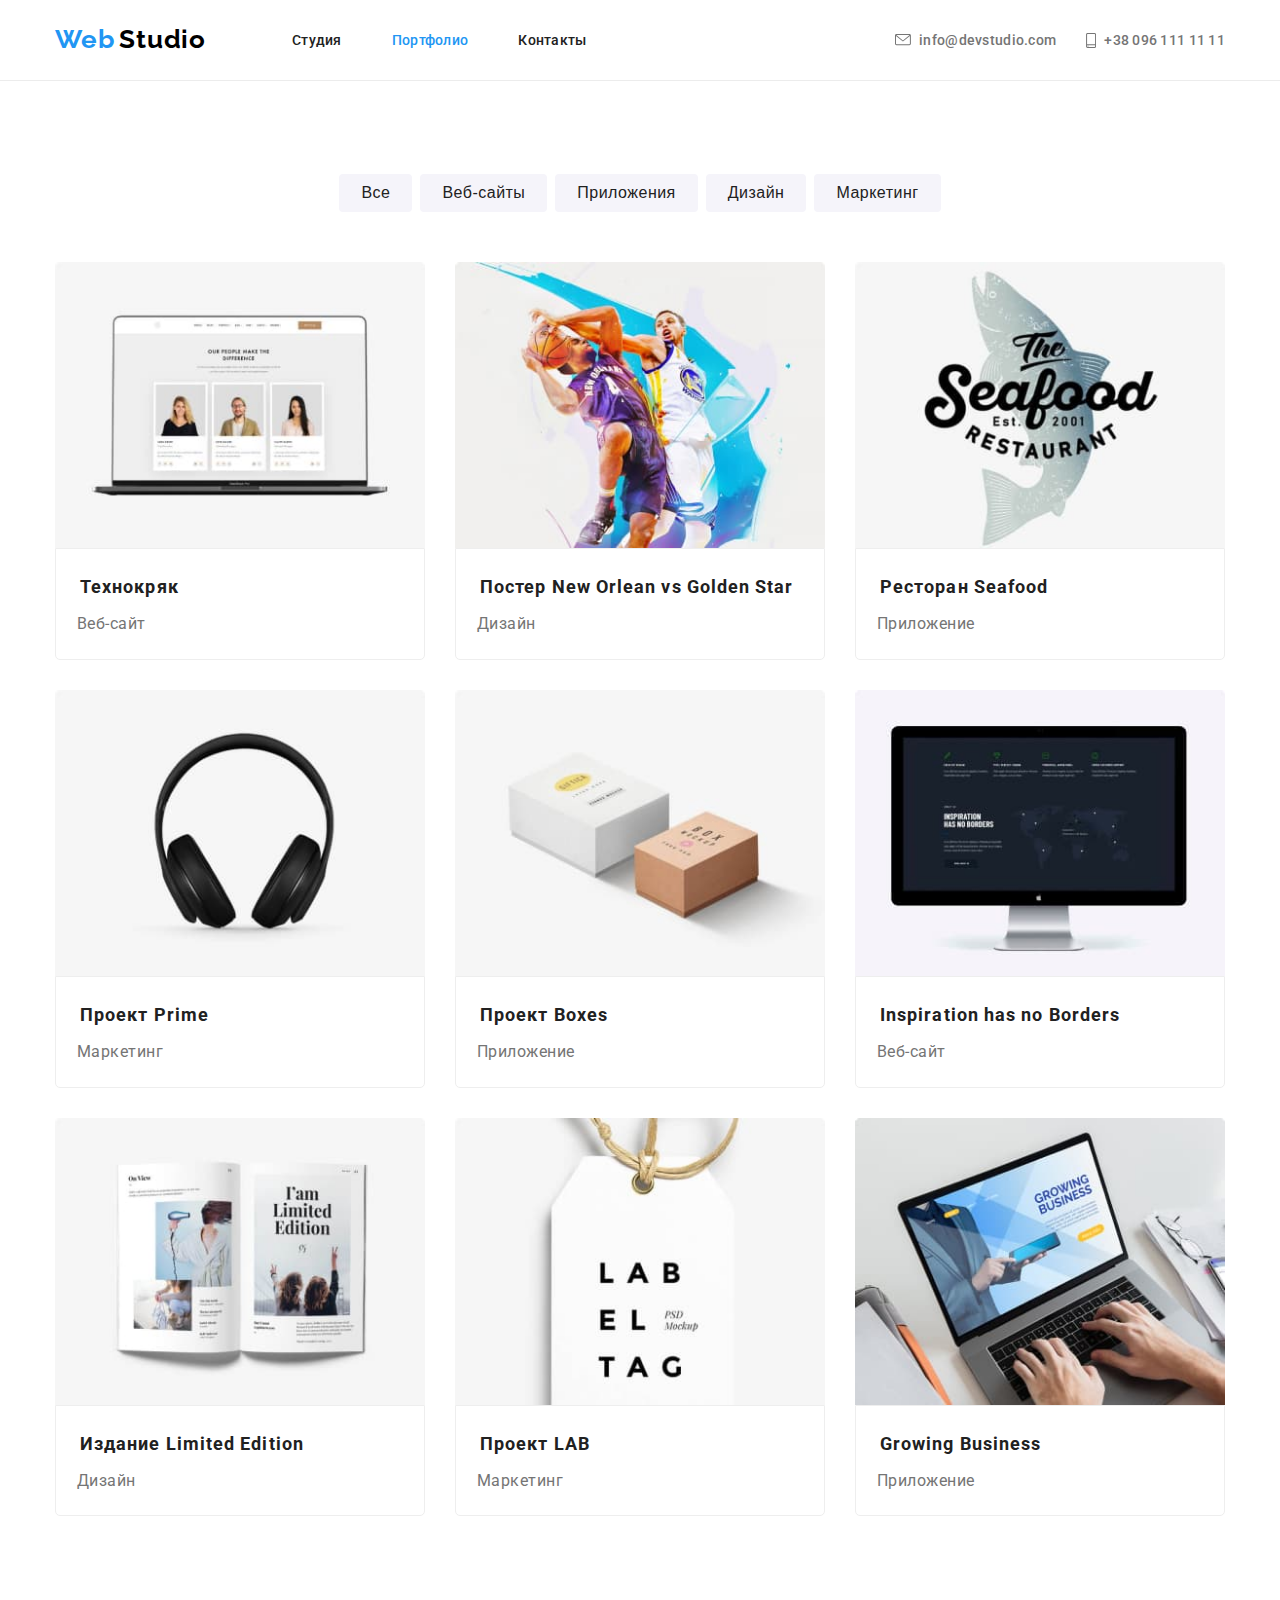
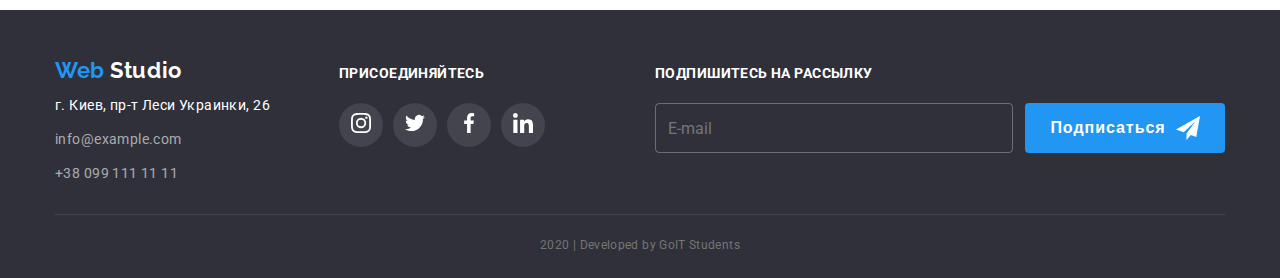
==== portfolio.html @ 0f05ea8f "Добавляет клон дз4" ====
<!DOCTYPE html>
<html lang="ru">
<head>
    <meta charset="UTF-8">
    <meta name="viewport" content="width=device-width, initial-scale=1.0">
    <title>Портфолио</title>
    <link href="https://fonts.googleapis.com/css2?family=Raleway:wght@700&family=Roboto:wght@400;500;700;900&display=swap" rel="stylesheet">
    <link rel="stylesheet" href="./css/portfolio.css">
</head>
<body>
     <!--Шапка-->
     <header>
        <nav class="container main-nav">
        <a href="./index.html" class="logo"><span class="web-logo">Web</span>Studio</a>
        <ul class="site-nav list">
            <li class="item"><a href="./index.html" class="link">Студия</a></li>
            <li class="item"><a href="./portfolio.html" class="link current">Портфолио</a></li>
            <li class="item"><a href="" class="link">Контакты</a></li>
        </ul>
        <ul class="contacts-nav list">
            <li class="item envelope">
                <a href="mailto:info@devstudio.com" class="link">
                <svg class="icon-envelope">
                   <use href="./img/sprite.svg#icon-envelope"></use> 
                </svg>
                info@devstudio.com
            </a>
        </li>
            <li class="item phone">
                <a href="tel:+380961111111" class="link">
                <svg class="icon-phone">
                    <use href="./img/sprite.svg#icon-phone"></use>
                </svg>
                +38 096 111 11 11
            </a>
        </li>
        </ul>
        </nav>
    </header>
    <!-- Портфолио -->
    <main>
        <section class="portfolio">
            <div class="container">
            <h1 class="main-title">Наши работы</h1>
            <ul class="nav-menu list">
                <li class="item"><button type="button" class="button">Все</button></li>
                <li class="item"><button type="button" class="button">Веб-сайты</button></li>
                <li class="item"><button type="button" class="button">Приложения</button></li>
                <li class="item"><button type="button" class="button">Дизайн</button></li>
                <li class="item"><button type="button" class="button">Маркетинг</button></li>
            </ul>
            <ul class="project list">
                <li class="item">
                    <a href="">
                    <img src="./img/portfolio/work-1.jpg" alt="Технокряк" width="370">
                    <div class="main-project-description">
                        <h2 class="project-name">Технокряк</h2>                  
                        <p class="project-type">Веб-сайт</p>
                        <p class="description">Технокряк это современная площадка распространения коронавируса. Компании используют
                            эту платформу для цифрового шпионажа и атак на защищённые сервера конкурентов.</p>
                    </div>
                </a>
                </li>
                <li class="item">
                    <img src="./img/portfolio/work-0.jpg" alt="Постер баскетбол" width="370">
                    <div class="main-project-description">
                        <h2 class="project-name">Постер New Orlean vs Golden Star</h2>                  
                        <p class="project-type">Дизайн</p>
                        <p class="description">Lorem ipsum dolor sit, amet consectetur adipisicing elit. 
                            Dolores saepe voluptate, eaque sit fugit sapiente aliquid praesentium maiores.</p>
                    </div>
                </li>
                <li class="item">
                    <img src="./img/portfolio/work-2.jpg" alt="Эмблема ресторана" width="370">
                    <div class="main-project-description">
                        <h2 class="project-name">Ресторан Seafood</h2>                  
                        <p class="project-type">Приложение</p>
                        <p class="description">Lorem ipsum dolor sit, amet consectetur adipisicing elit. 
                            Dolores saepe voluptate, eaque sit fugit sapiente aliquid praesentium maiores.</p>
                    </div>
                </li>
                <li class="item">
                    <img src="./img/portfolio/work-3.jpg" alt="Фото наушников" width="370">
                    <div class="main-project-description">
                        <h2 class="project-name">Проект Prime</h2>                  
                        <p class="project-type">Маркетинг</p>
                        <p class="description">Lorem ipsum dolor sit, amet consectetur adipisicing elit. 
                        Dolores saepe voluptate, eaque sit fugit sapiente aliquid praesentium maiores.</p>
                    </div>
                </li>
                <li class="item">
                    <img src="./img/portfolio/work-4.jpg" alt="Фото коробок" width="370">
                    <div class="main-project-description">
                        <h2 class="project-name">Проект Boxes</h2>                  
                        <p class="project-type">Приложение</p>
                        <p class="description">Lorem ipsum dolor sit, amet consectetur adipisicing elit. 
                        Dolores saepe voluptate, eaque sit fugit sapiente aliquid praesentium maiores.</p>
                    </div>
                </li>
                <li class="item">
                    <img src="./img/portfolio/work-5.jpg" alt="Фото монитора" width="370">
                    <div class="main-project-description">
                        <h2 class="project-name">Inspiration has no Borders</h2>                  
                        <p class="project-type">Веб-сайт</p>
                        <p class="description">Lorem ipsum dolor sit, amet consectetur adipisicing elit. 
                        Dolores saepe voluptate, eaque sit fugit sapiente aliquid praesentium maiores.</p>
                    </div>
                </li>
                <li class="item">
                    <img src="./img/portfolio/work-6.jpg" alt="Фото книги" width="370">
                    <div class="main-project-description">
                        <h2 class="project-name">Издание Limited Edition</h2>                  
                        <p class="project-type">Дизайн</p>
                        <p class="description">Lorem ipsum dolor sit, amet consectetur adipisicing elit. 
                        Dolores saepe voluptate, eaque sit fugit sapiente aliquid praesentium maiores.</p>
                    </div>
                </li>
                <li class="item">
                    <img src="./img/portfolio/work-7.jpg" alt="Ярлык" width="370">
                    <div class="main-project-description">
                        <h2 class="project-name">Проект LAB</h2>                  
                        <p class="project-type">Маркетинг</p>
                        <p class="description">Lorem ipsum dolor sit, amet consectetur adipisicing elit. 
                        Dolores saepe voluptate, eaque sit fugit sapiente aliquid praesentium maiores.</p>
                    </div>
                </li>
                <li class="item">
                    <img src="./img/portfolio/work-8.jpg" alt="Технокряк" width="370">
                    <div class="main-project-description">
                        <h2 class="project-name">Growing Business</h2>                  
                        <p class="project-type">Приложение</p>
                        <p class="description">Lorem ipsum dolor sit, amet consectetur adipisicing elit. 
                            Dolores saepe voluptate, eaque sit fugit sapiente aliquid praesentium maiores.</p>
                    </div>
                </li>
            </ul>
            </div>
        </section>
    </main>
        <!-- Подвал -->
        <footer class="footer">
            <div class="container">
            <div class="flex-container">
                <div>
                    <a href="./index.html" class="logo"><span class="web-logo">Web</span>Studio</a>
                    <ul class="contact-info list">
                        <li class="info">г. Киев, пр-т Леси Украинки, 26</li>
                        <li class="info"><a href="">info@example.com</a></li>
                        <li class="info"><a href="">+38 099 111 11 11</a></li>
                    </ul>
                </div>
                <div class="social-container">
                    <p class="follow">присоединяйтесь</p>
                    <ul class="social-links list">
                        <li class="item"><a href="https://www.instagram.com/"><svg class="social-icon"><use href="./img/sprite.svg#icon-instagram"></use></svg></a></li>
                        <li class="item"><a href="https://twitter.com/"><svg class="social-icon"><use href="./img/sprite.svg#icon-twitter"></use></svg></a></li>
                        <li class="item"><a href="https://www.facebook.com/"><svg class="social-icon"><use href="./img/sprite.svg#icon-facebook"></use></svg></a></li>
                        <li class="item"><a href="https://www.linkedin.com/"><svg class="social-icon"><use href="./img/sprite.svg#icon-linkedin"></use></svg></a></li>
                    </ul>
                </div>
                <div class="subscribe-conteiner">
                    <p class="follow">Подпишитесь на рассылку</p>
                    <div class="subscribe-form">
                        <div class="email-form">E-mail</div>
                        <button type="button" class="button">Подписаться <svg class="subscribe-icon" width="24" height="24"><use href="./img/sprite.svg#icon-send"></use></svg></button>
                    </div>    
                </div>
            </div>
            <div class="copy-block">
            <p class="copy-right">2020 | Developed by GoIT Students </p>
            </div>
        </footer>
        </body>
</html>
---- css/portfolio.css ----
/* 
Основной цвет текста #757575
Вторичный цвет текста #212121
Цвет подсвечивания #2196F3
Фон шапки #FFFFFF
Основной фон #E5E5E5
Вторичный фон #F5F4FA
 */

 :root {
    --primary-text-color: #757575;
    --secondary-text-color: #212121;
    --background-primary: #FFFFFF;
    --background-secondary: #F5F4FA;
    --footer-background-site: #2F303A;
    --hover-color: #2196F3;
}

*,
*::before,
*::after {
  box-sizing: border-box;
  margin: 0;
}

body{
   font-family: 'Roboto', sans-serif; 
   
   background-color: var(--background-site);
    color: var(--primary-text-color);

}

ul {
   list-style: none;
}

a{
   text-decoration: none;
}

h1, h2, h3, h4, h5, h6, p{
    margin-top: 0;
    margin-bottom: 0em;
}


/* Утилитные классы */

.container{
    margin-left: auto;
    margin-right: auto;
    width: 1200px;
    padding-left: 15px;
    padding-right: 15px;
    /* outline: 2px solid tomato; */
}

.list{
    margin: 0;
    padding: 0;
    list-style: none;
}



/* Шапка */
.main-nav{
    display: flex;
    align-items: center;
}

.site-nav{
    display: flex;
    margin-left: 86px;
}

.contacts-nav{
    display: flex;
    margin-left: auto;
}

.logo{
    font-family: Raleway, sans-serif;
    font-weight: 700;
    font-size: 26px;
    line-height: 1.2;
    letter-spacing: 0.03em;
    
    color: #000000;
}

.web-logo{
    padding-right: 5px;

    color: var(--hover-color);
}

.site-nav .link{
    display: block;
    padding-top: 32px;
    padding-bottom: 32px;
    
    font-weight: 500;
    font-size: 14px;
    line-height: 1.15;
    letter-spacing: 0.02em;

    color: var(--secondary-text-color);
}

.site-nav .item:not(:last-child){
    margin-right: 50px;
}


.site-nav a:hover,
.site-nav a:focus{
    color: var(--hover-color);
}

.link.current{
    color: var(--hover-color);
}

.contacts-nav .item:not(:first-child){
    margin-left: 30px;    
}

.icon-envelope{
    width: 16px;
    height: 12px;
    margin-right: 8px;
    fill: currentColor;
}

.item.envelope:hover .icon-envelope{
    fill: var(--hover-color);
}


.icon-phone{
    width: 10px;
    height: 15px;
    margin-right: 8px;
    fill: currentColor;
}

.item.phone:hover .icon-phone{
    fill: var(--hover-color);
}

.contacts-nav .link{
    display: flex;
    align-items: center;
    padding-top: 32px;
    padding-bottom: 32px;
        
    font-weight: 500;
    font-size: 14px;
    line-height: 1.15;
    letter-spacing: 0.02em;

    color: var(--primary-text-color);
}

.contacts-nav a:hover,
.contacts-nav a:focus{
    color: var(--hover-color);
}

/* Портфолио */
.portfolio{
    padding-top: 93px;
    padding-bottom: 94px;
    border-top: 1px solid #ECECEC;

}


.portfolio .main-title,
.project .description{
    display: none;
}

.container .nav-menu{
    display: flex;
    justify-content: center;
}

.nav-menu .item:not(:last-child){
    margin-right: 8px;
}

.portfolio .button{
    padding-top: 6px;
    padding-bottom: 6px;
    padding-left: 22px;
    padding-right: 22px;
    border: 0px;
    
    font-weight: 500;
    font-size: 16px;
    line-height: 1.62;
    text-align: center;
    letter-spacing: 0.03em;

    color: var(--secondary-text-color);
    background-color: var(--background-secondary);
    border-radius: 4px;
}

.portfolio .button:hover,
.portfolio .button:focus{
    color: var(--background-primary);
    background-color: var(--hover-color);
}

.container .project{
    display: flex;
    flex-wrap: wrap;
    margin-top: 50px;
}

.main-project-description{
    border: 1px solid #EEEEEE;
    border-bottom-right-radius: 5px;
    border-bottom-left-radius: 5px;
    padding-bottom: 20px;

}

.project img{
    display: block;
}

.project .item{
    margin-right: 30px;
    margin-bottom: 30px;
    box-sizing: border-box;
    width: 370px;

    /* border: 1px solid #EEEEEE; */
}

.project .item:hover{
    box-shadow: 1px 4px 6px rgba(0, 0, 0, 0.16), 0px 4px 4px rgba(0, 0, 0, 0.06), 0px 1px 1px rgba(0, 0, 0, 0.12);

}

.project .item:nth-child(3n){
    margin-right: 0;
}

.project .item:nth-last-child(-n+3){
    margin-bottom: 0;
}

.project .project-name{
    margin-left: 24px;
    margin-right: 24px;
    margin-top: 20px;
    
    font-weight: 700;
    font-size: 18px;
    line-height: 2;
    letter-spacing: 0.06em;

    color: var(--secondary-text-color);
}

.project .project-type{
    margin-left: 21px;
    margin-right: 21px;
    margin-top: 4px;
    /* margin-bottom: 20px; */

    font-size: 16px;
    line-height: 1.87;
    letter-spacing: 0.03em;

    color: var(--primary-text-color);
}

.project .description{
    font-size: 18px;
    line-height: 1.56;
    letter-spacing: 0.03em;

    color: var(--primary-text-color);
}

.project .description:hover{
    color: var(--background-primary);
    background-color: var(--hover-color);
}

.footer {
    background-color: var(--footer-background-site);
    padding-top: 48px;
    padding-bottom: 21px;
}

.footer .flex-container{
    display: flex;
    margin-bottom: 28px;
    align-items: baseline;
}

.footer .logo{
    font-size: 22px;
    line-height: 1.18;
    letter-spacing: 0.03em;

    color: var(--background-primary);
}

.contact-info .info{
    margin-top: 10px;

    font-size: 14px;
    line-height: 1.71;
    letter-spacing: 0.03em;

    color: var(--background-primary);
}

.contact-info a{
    font-size: 14px;
    line-height: 1.71;
    letter-spacing: 0.03em;

    color: rgba(255, 255, 255, 0.6);
}

.footer .follow{
    font-weight: 700;
    font-size: 14px;
    line-height: 1.14;
    letter-spacing: 0.03em;
    text-transform: uppercase;

    color: var(--background-primary);
}

.copy-block{
    padding-top: 18px;
    border-top: 1px solid rgba(255, 255, 255, 0.1);
}

.footer .copy-right{
    font-size: 12px;
    line-height: 2;
    text-align: center;
    letter-spacing: 0.03em;
}

.social-container{
    margin-left: 69px;
}

.social-links{
    display: flex;
    margin-top: 21px;
}

.social-links .item:not(:last-child){
    margin-right: 10px;
}

.social-links .item{
    display: inline-flex;
    justify-content: center;
    align-items: center;
    width: 44px;
    height: 44px;
    border-radius: 50%;

    background-color: #43444D ;
}

.social-links .social-icon{
    width: 20px;
    height: 20px;
    fill: var(--background-primary);
}

.social-links .item:hover,
.social-links .item:focus{
    background-color: var(--hover-color);
}

.subscribe-conteiner{
    margin-left: auto;
}

.subscribe-form{
    display: flex;
    margin-top: 21px;
}

.subscribe-icon{
    margin-left: 10px;
}

.email-form{
    display: flex;
    align-items: center;
    width: 358px;
    height: 50px;
    border: 1px solid rgba(255, 255, 255, 0.3);
    border-radius: 4px;
    padding-left: 12px;

    font-size: 16px;
    line-height: 1.83;
}

.footer .button{
    display: flex;
    align-items: center;
    justify-content: center;
    min-width: 200px;
    margin-left: 12px;
    border-radius: 4px;
    padding: 0;
    border: none;
    
    font-weight: 900;
    font-size: 16px;
    line-height: 1.87;
    letter-spacing: 0.06em;

    color: var(--background-primary);
    background-color: var(--hover-color);
}
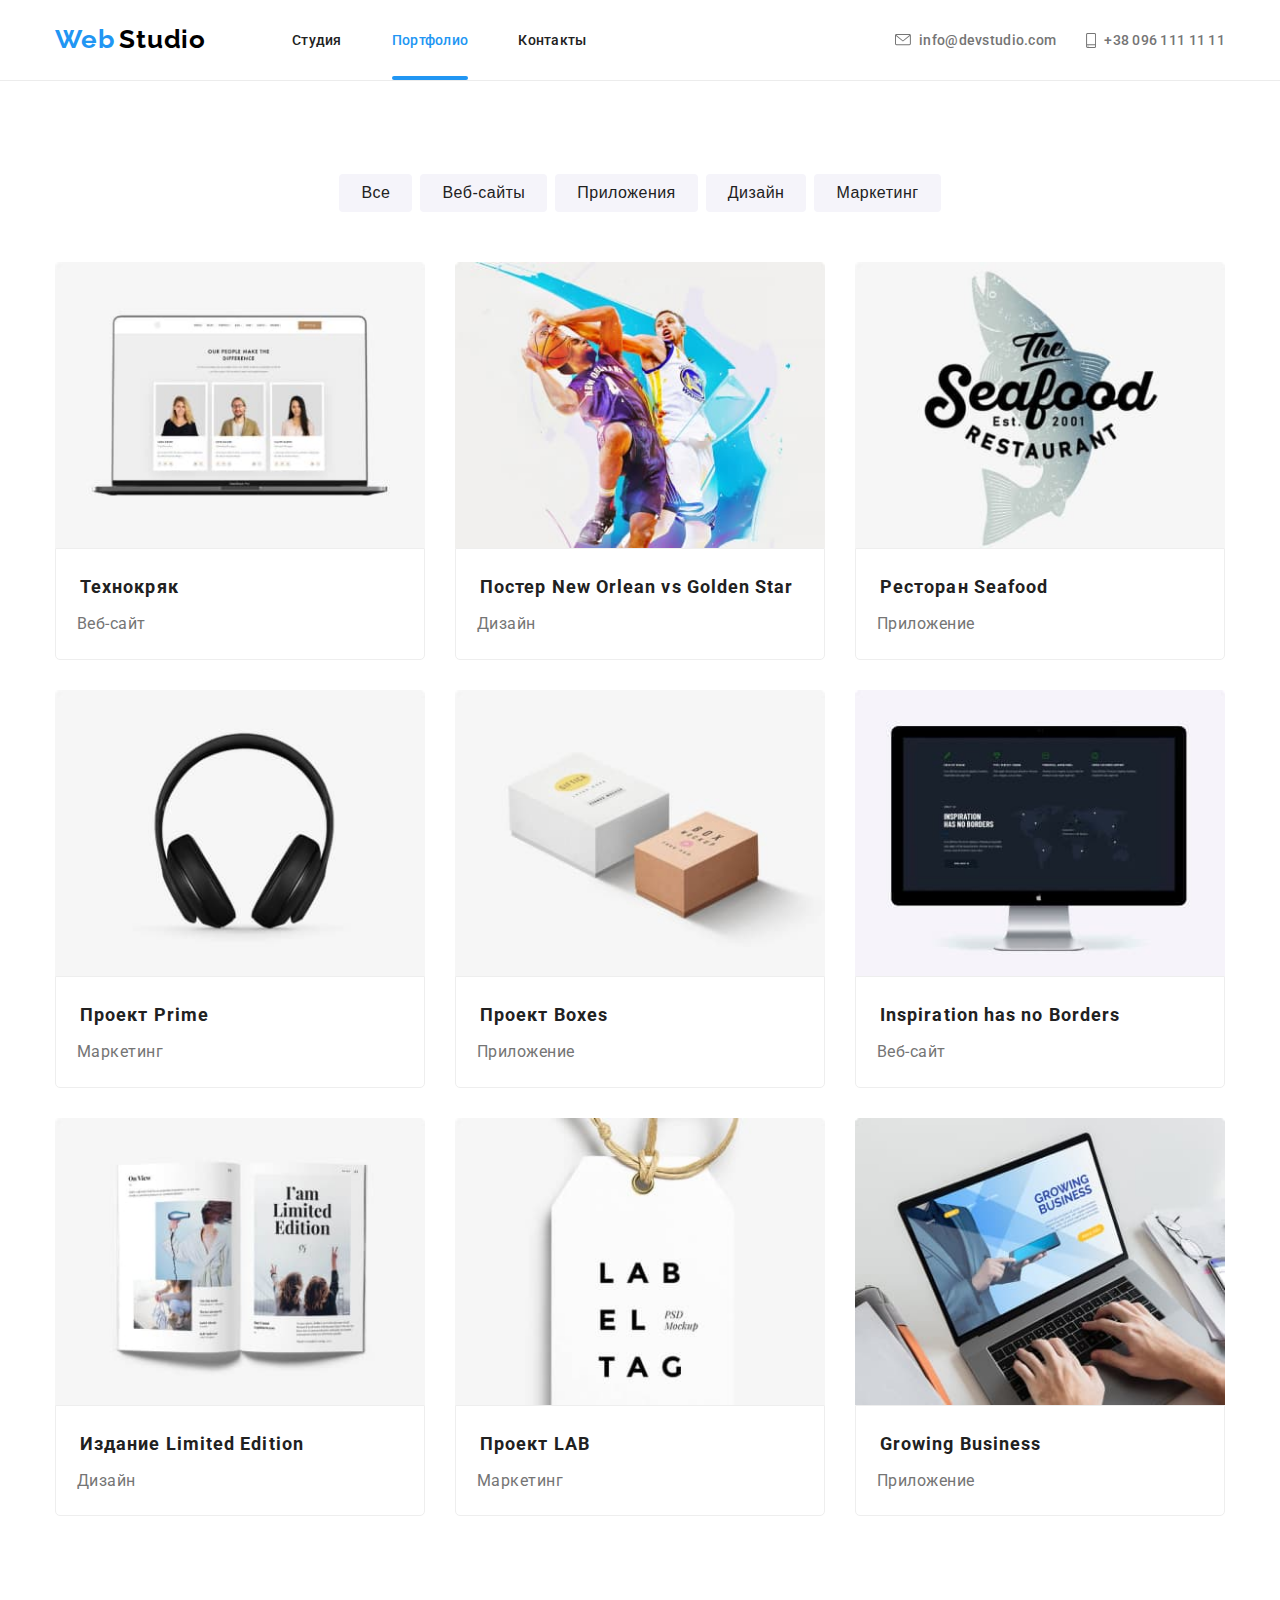
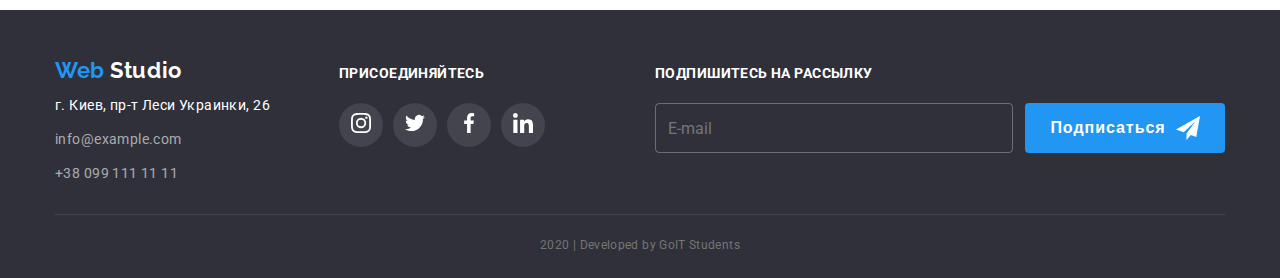
==== commit f4a8fce8: "Добавляет все позиционирование" ====
--- a/portfolio.html
+++ b/portfolio.html
@@ -51,86 +51,102 @@
             </ul>
             <ul class="project list">
                 <li class="item">
-                    <a href="">
+                    <div class="card-info">
                     <img src="./img/portfolio/work-1.jpg" alt="Технокряк" width="370">
+                    <p class="description">Технокряк это современная площадка распространения коронавируса. Компании используют
+                        эту платформу для цифрового шпионажа и атак на защищённые сервера конкурентов.</p>
+                    </div>
                     <div class="main-project-description">
                         <h2 class="project-name">Технокряк</h2>                  
                         <p class="project-type">Веб-сайт</p>
-                        <p class="description">Технокряк это современная площадка распространения коронавируса. Компании используют
-                            эту платформу для цифрового шпионажа и атак на защищённые сервера конкурентов.</p>
-                    </div>
-                </a>
-                </li>
-                <li class="item">
-                    <img src="./img/portfolio/work-0.jpg" alt="Постер баскетбол" width="370">
-                    <div class="main-project-description">
-                        <h2 class="project-name">Постер New Orlean vs Golden Star</h2>                  
-                        <p class="project-type">Дизайн</p>
-                        <p class="description">Lorem ipsum dolor sit, amet consectetur adipisicing elit. 
-                            Dolores saepe voluptate, eaque sit fugit sapiente aliquid praesentium maiores.</p>
                     </div>
                 </li>
                 <li class="item">
-                    <img src="./img/portfolio/work-2.jpg" alt="Эмблема ресторана" width="370">
-                    <div class="main-project-description">
-                        <h2 class="project-name">Ресторан Seafood</h2>                  
-                        <p class="project-type">Приложение</p>
-                        <p class="description">Lorem ipsum dolor sit, amet consectetur adipisicing elit. 
-                            Dolores saepe voluptate, eaque sit fugit sapiente aliquid praesentium maiores.</p>
+                    <div class="card-info">
+                        <img src="./img/portfolio/work-0.jpg" alt="Технокряк" width="370">
+                        <p class="description">Технокряк это современная площадка распространения коронавируса. Компании используют
+                            эту платформу для цифрового шпионажа и атак на защищённые сервера конкурентов.</p>
+                        </div>
+                        <div class="main-project-description">
+                        <h2 class="project-name">Постер New Orlean vs Golden Star</h2>                  
+                        <p class="project-type">Дизайн</p>
                     </div>
                 </li>
                 <li class="item">
-                    <img src="./img/portfolio/work-3.jpg" alt="Фото наушников" width="370">
+                    <div class="card-info">
+                        <img src="./img/portfolio/work-2.jpg" alt="Технокряк" width="370">
+                        <p class="description">Lorem ipsum dolor sit, amet consectetur adipisicing elit. 
+                            Dolores saepe voluptate, eaque sit fugit sapiente aliquid praesentium maiores.</p>
+                        </div>
+                        <div class="main-project-description">
+                        <h2 class="project-name">Ресторан Seafood</h2>                  
+                        <p class="project-type">Приложение</p>
+                    </div>
+                </li>
+                <li class="item">
+                    <div class="card-info">
+                        <img src="./img/portfolio/work-3.jpg" alt="Технокряк" width="370">
+                        <p class="description">Lorem ipsum dolor sit, amet consectetur adipisicing elit. 
+                            Dolores saepe voluptate, eaque sit fugit sapiente aliquid praesentium maiores.</p>
+                        </div>
                     <div class="main-project-description">
                         <h2 class="project-name">Проект Prime</h2>                  
                         <p class="project-type">Маркетинг</p>
-                        <p class="description">Lorem ipsum dolor sit, amet consectetur adipisicing elit. 
-                        Dolores saepe voluptate, eaque sit fugit sapiente aliquid praesentium maiores.</p>
                     </div>
                 </li>
                 <li class="item">
-                    <img src="./img/portfolio/work-4.jpg" alt="Фото коробок" width="370">
+                    <div class="card-info">
+                        <img src="./img/portfolio/work-4.jpg" alt="Технокряк" width="370">
+                        <p class="description">Lorem ipsum dolor sit, amet consectetur adipisicing elit. 
+                            Dolores saepe voluptate, eaque sit fugit sapiente aliquid praesentium maiores.</p>
+                        </div>
                     <div class="main-project-description">
                         <h2 class="project-name">Проект Boxes</h2>                  
                         <p class="project-type">Приложение</p>
-                        <p class="description">Lorem ipsum dolor sit, amet consectetur adipisicing elit. 
-                        Dolores saepe voluptate, eaque sit fugit sapiente aliquid praesentium maiores.</p>
                     </div>
                 </li>
                 <li class="item">
-                    <img src="./img/portfolio/work-5.jpg" alt="Фото монитора" width="370">
+                    <div class="card-info">
+                        <img src="./img/portfolio/work-5.jpg" alt="Технокряк" width="370">
+                        <p class="description">Lorem ipsum dolor sit, amet consectetur adipisicing elit. 
+                            Dolores saepe voluptate, eaque sit fugit sapiente aliquid praesentium maiores.</p>
+                        </div>
                     <div class="main-project-description">
                         <h2 class="project-name">Inspiration has no Borders</h2>                  
                         <p class="project-type">Веб-сайт</p>
-                        <p class="description">Lorem ipsum dolor sit, amet consectetur adipisicing elit. 
-                        Dolores saepe voluptate, eaque sit fugit sapiente aliquid praesentium maiores.</p>
                     </div>
                 </li>
                 <li class="item">
-                    <img src="./img/portfolio/work-6.jpg" alt="Фото книги" width="370">
+                    <div class="card-info">
+                        <img src="./img/portfolio/work-6.jpg" alt="Технокряк" width="370">
+                        <p class="description">Lorem ipsum dolor sit, amet consectetur adipisicing elit. 
+                            Dolores saepe voluptate, eaque sit fugit sapiente aliquid praesentium maiores.</p>
+                        </div>
                     <div class="main-project-description">
                         <h2 class="project-name">Издание Limited Edition</h2>                  
                         <p class="project-type">Дизайн</p>
-                        <p class="description">Lorem ipsum dolor sit, amet consectetur adipisicing elit. 
-                        Dolores saepe voluptate, eaque sit fugit sapiente aliquid praesentium maiores.</p>
                     </div>
                 </li>
                 <li class="item">
-                    <img src="./img/portfolio/work-7.jpg" alt="Ярлык" width="370">
+                    <div class="card-info">
+                        <img src="./img/portfolio/work-7.jpg" alt="Технокряк" width="370">
+                        <p class="description">Lorem ipsum dolor sit, amet consectetur adipisicing elit. 
+                            Dolores saepe voluptate, eaque sit fugit sapiente aliquid praesentium maiores.</p>
+                        </div>
                     <div class="main-project-description">
                         <h2 class="project-name">Проект LAB</h2>                  
                         <p class="project-type">Маркетинг</p>
-                        <p class="description">Lorem ipsum dolor sit, amet consectetur adipisicing elit. 
-                        Dolores saepe voluptate, eaque sit fugit sapiente aliquid praesentium maiores.</p>
                     </div>
                 </li>
                 <li class="item">
-                    <img src="./img/portfolio/work-8.jpg" alt="Технокряк" width="370">
+                    <div class="card-info">
+                        <img src="./img/portfolio/work-8.jpg" alt="Технокряк" width="370">
+                        <p class="description">Lorem ipsum dolor sit, amet consectetur adipisicing elit. 
+                            Dolores saepe voluptate, eaque sit fugit sapiente aliquid praesentium maiores.</p>
+                        </div>
                     <div class="main-project-description">
                         <h2 class="project-name">Growing Business</h2>                  
                         <p class="project-type">Приложение</p>
-                        <p class="description">Lorem ipsum dolor sit, amet consectetur adipisicing elit. 
-                            Dolores saepe voluptate, eaque sit fugit sapiente aliquid praesentium maiores.</p>
                     </div>
                 </li>
             </ul>
--- a/css/portfolio.css
+++ b/css/portfolio.css
@@ -120,7 +120,21 @@
 }
 
 .link.current{
+    position: relative;    
     color: var(--hover-color);
+}
+
+.link.current::after{
+    display: block;
+    content: '';
+
+    position: absolute;
+    bottom: 0;
+
+    width: 100%;
+    height: 4px;
+    border-radius: 2px;
+    background-color: var(--hover-color);
 }
 
 .contacts-nav .item:not(:first-child){
@@ -178,9 +192,41 @@
 }
 
 
-.portfolio .main-title,
+.portfolio .main-title{
+    display: none;
+}
+
 .project .description{
-    display: none;
+    position: absolute;
+    top: 0;
+    left: 0;
+    padding: 63px 24px;
+
+    font-size: 18px;
+    line-height: 1.56;
+    letter-spacing: 0.03em;
+    color: var(--background-primary);
+    
+    opacity: 0;
+}
+
+.project .card-info{
+    position: relative;
+}
+
+.card-info::before{
+    position: absolute;
+    content: '';
+    width: 100%;
+    height: 100%;
+    background-color: rgba(33, 150, 243, 0.9);
+
+    opacity: 0;
+}
+
+.project .item:hover .card-info::before,
+.project .item:hover .card-info .description{
+    opacity: 1;
 }
 
 .container .nav-menu{
@@ -282,7 +328,7 @@
     color: var(--primary-text-color);
 }
 
-.project .description{
+/* .project .description{
     font-size: 18px;
     line-height: 1.56;
     letter-spacing: 0.03em;
@@ -290,10 +336,10 @@
     color: var(--primary-text-color);
 }
 
-.project .description:hover{
+/* .project .description:hover{
     color: var(--background-primary);
     background-color: var(--hover-color);
-}
+} */
 
 .footer {
     background-color: var(--footer-background-site);
